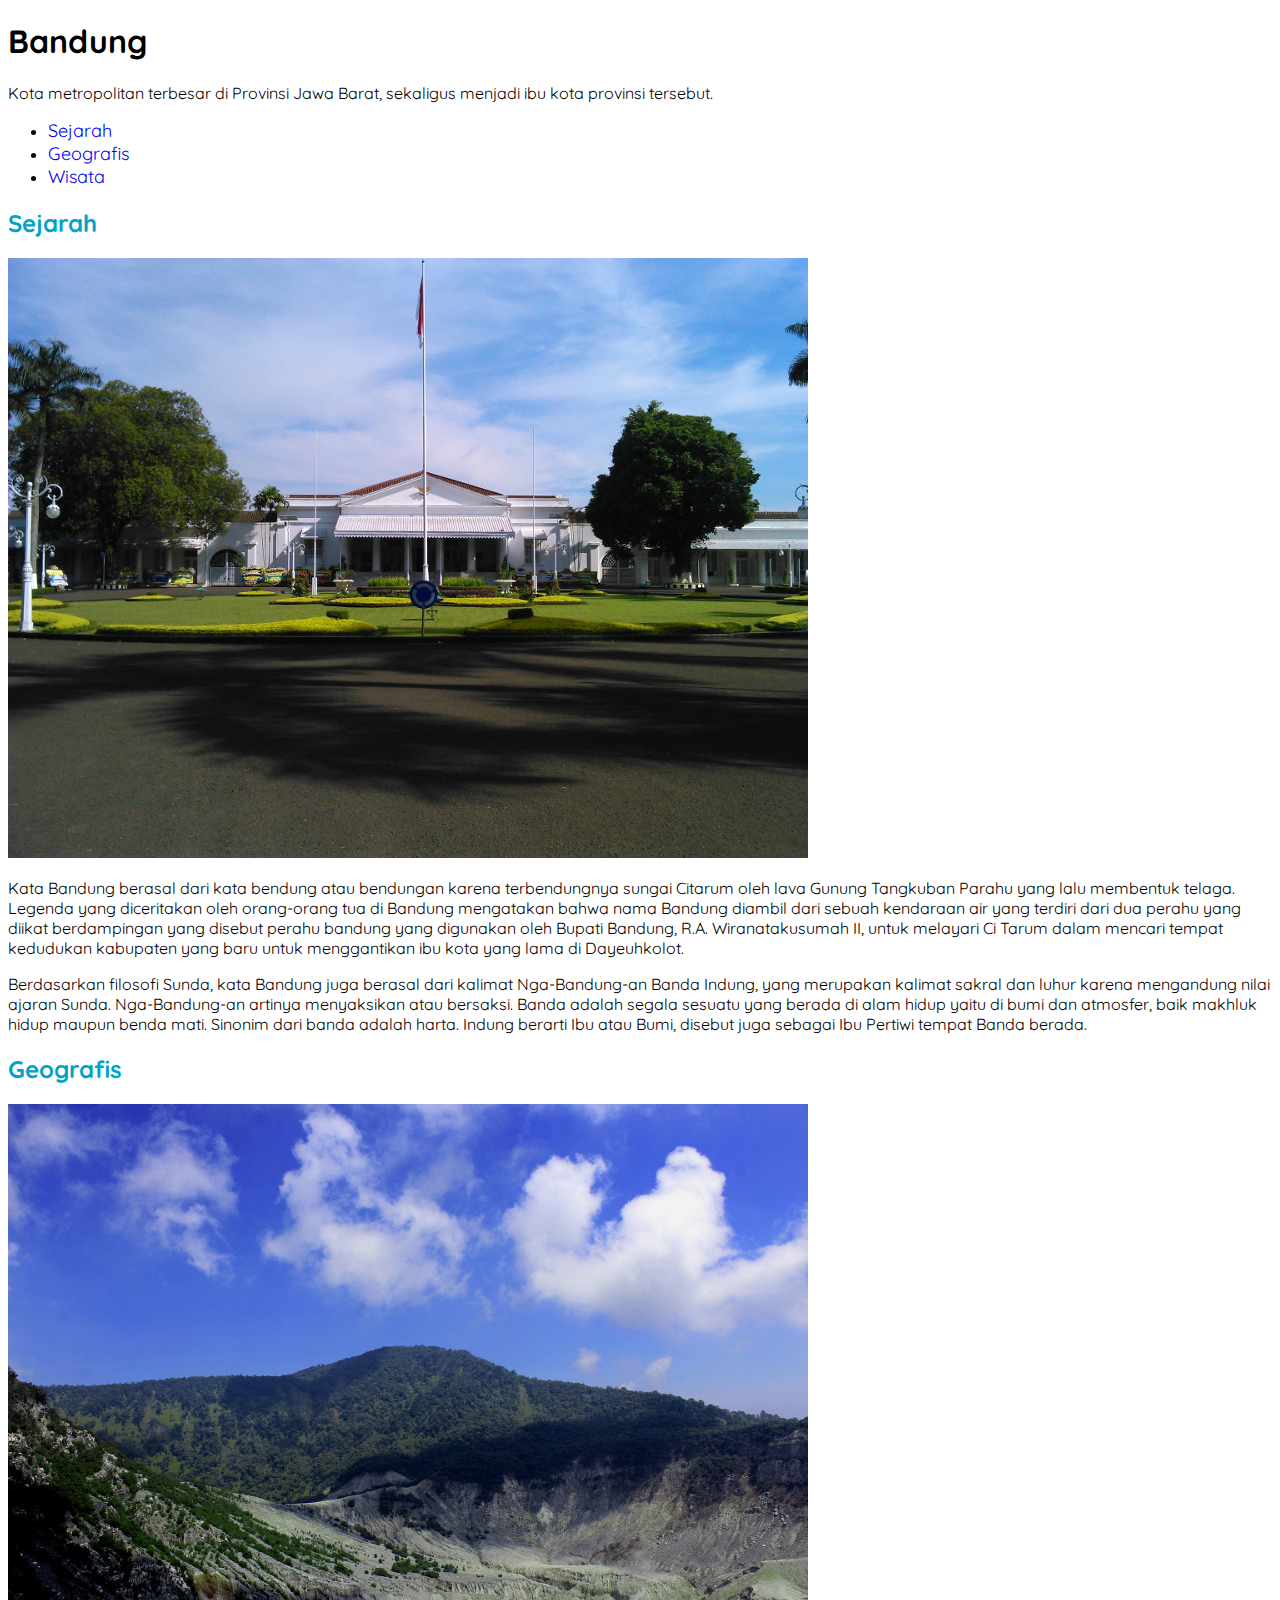
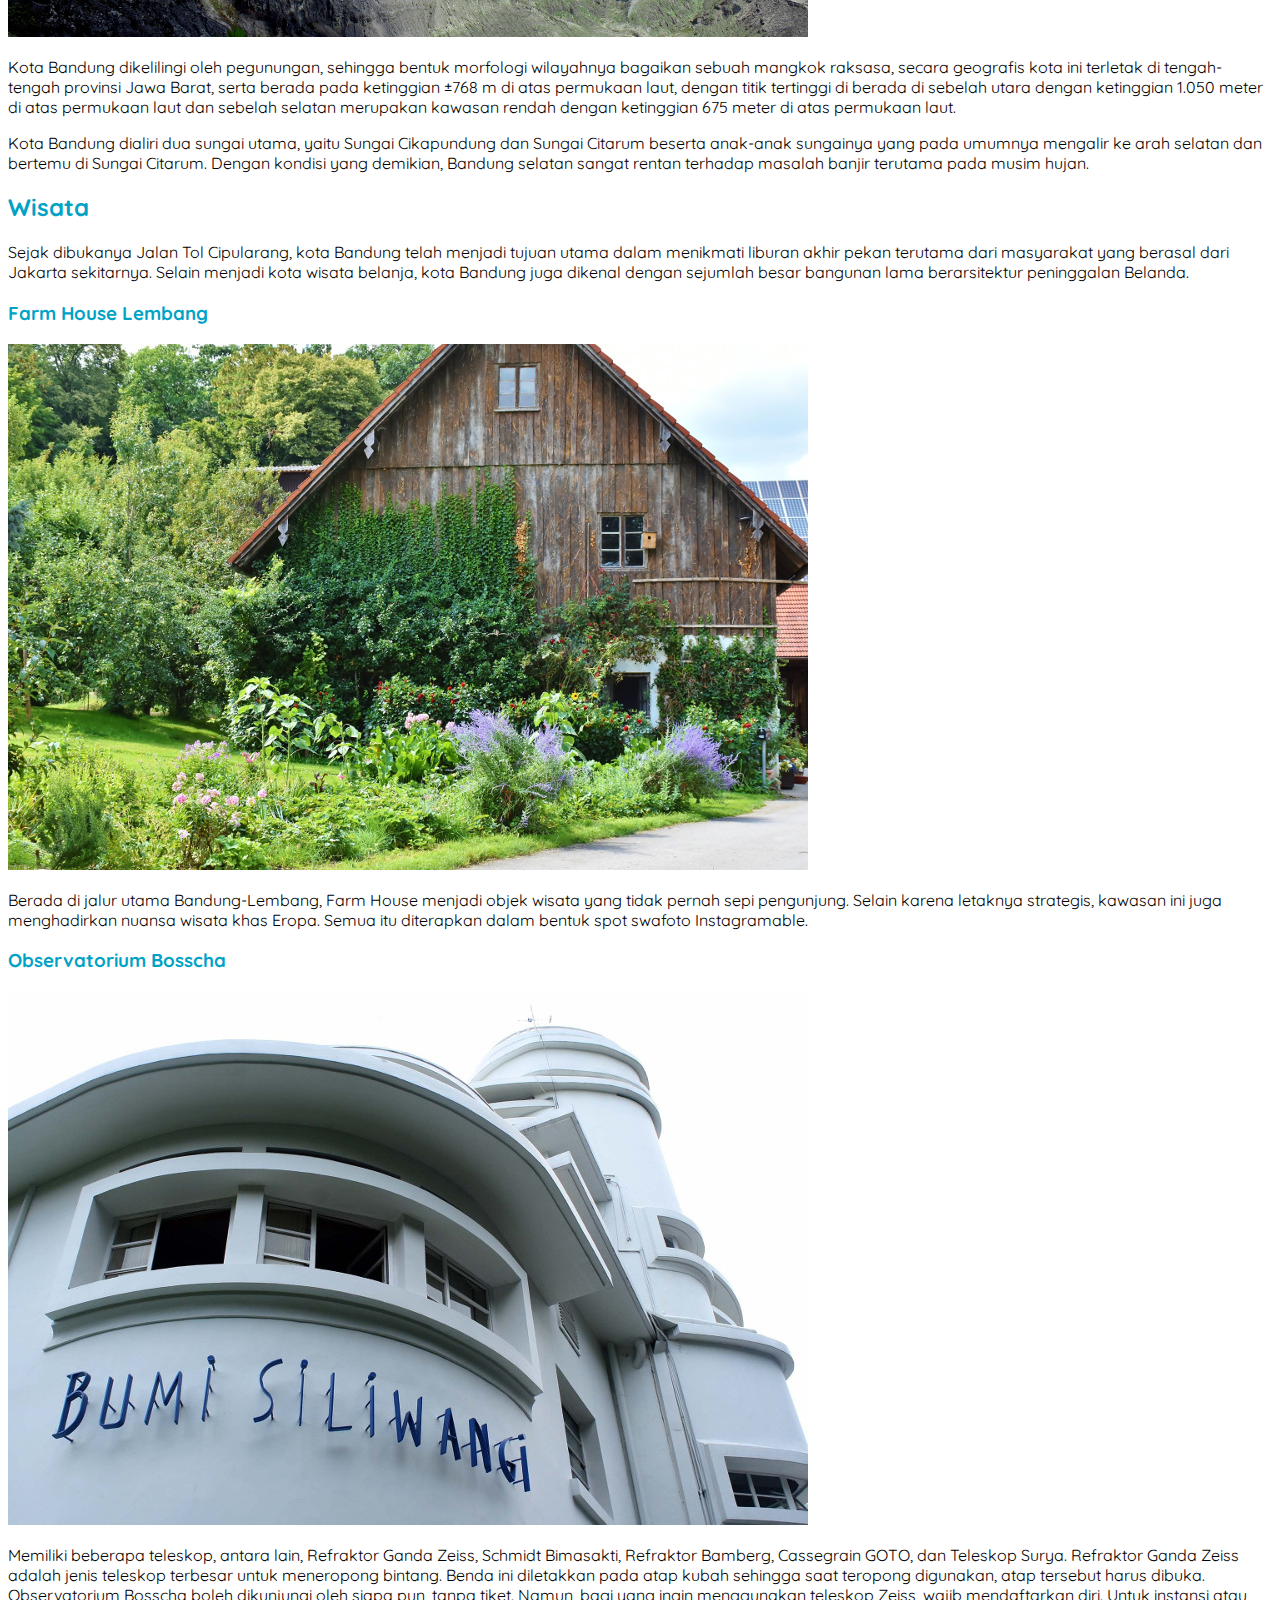
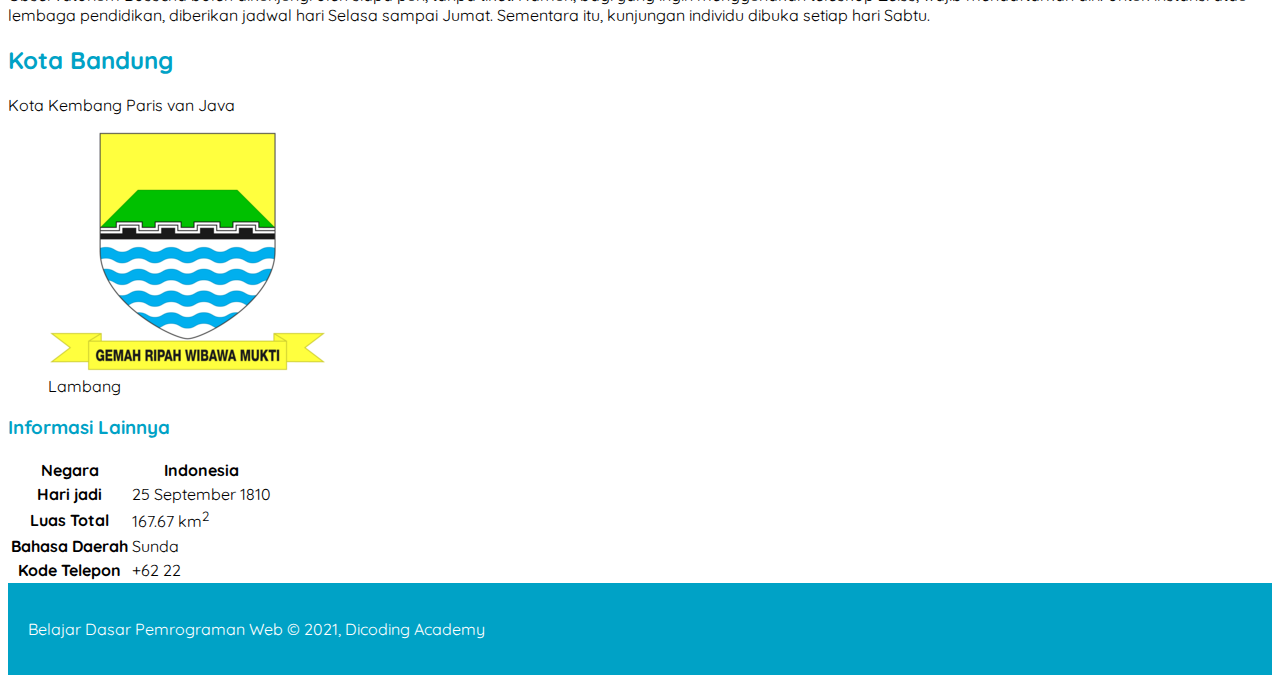
==== index.html @ fb50fe58 "projek pertama course dicoding pengenalan web dasar" ====
<!DOCTYPE html>
<html lang="en">
<head>
    <meta charset="UTF-8">
    <meta http-equiv="X-UA-Compatible" content="IE=edge">
    <meta name="viewport" content="width=device-width, initial-scale=1.0">
    <title>Document</title>
    <link rel="stylesheet" href="assets/styles/style.css">
</head>
<body>
    <header>
        <h1>Bandung</h1>
        <p>Kota metropolitan terbesar di Provinsi Jawa Barat, sekaligus menjadi ibu kota provinsi tersebut.</p>
        <nav>
            <ul>
                <li><a href="#sejarah">Sejarah</a></li>
                <li><a href="#geografis">Geografis</a></li>
                <li><a href="#wisata">Wisata</a></li>
            </ul>   
        </nav>
    </header>

    <main>
        <div id="content">
            <article id="sejarah">
                <h2>Sejarah</h2>
                <img src="assets/image/history.jpg" alt="sejarah">
                <p>Kata Bandung berasal dari kata bendung atau bendungan karena terbendungnya sungai Citarum oleh lava Gunung Tangkuban Parahu yang lalu membentuk telaga. Legenda yang diceritakan oleh orang-orang tua di Bandung mengatakan bahwa nama Bandung diambil dari sebuah kendaraan air yang terdiri dari dua perahu yang diikat berdampingan yang disebut perahu bandung yang digunakan oleh Bupati Bandung, R.A. Wiranatakusumah II, untuk melayari Ci Tarum dalam mencari tempat kedudukan kabupaten yang baru untuk menggantikan ibu kota yang lama di Dayeuhkolot.</p>
             
             
                <p>Berdasarkan filosofi Sunda, kata Bandung juga berasal dari kalimat Nga-Bandung-an Banda Indung, yang merupakan kalimat sakral dan luhur karena mengandung nilai ajaran Sunda. Nga-Bandung-an artinya menyaksikan atau bersaksi. Banda adalah segala sesuatu yang berada di alam hidup yaitu di bumi dan atmosfer, baik makhluk hidup maupun benda mati. Sinonim dari banda adalah harta. Indung berarti Ibu atau Bumi, disebut juga sebagai Ibu Pertiwi tempat Banda berada.</p>
            </article>
            
            <article id="geografis">
                <h2>Geografis</h2>  
                <img src="assets/image/geografis.jpg" alt="geografis">
                <p>Kota Bandung dikelilingi oleh pegunungan, sehingga bentuk morfologi wilayahnya bagaikan sebuah mangkok raksasa, secara geografis kota ini terletak di tengah-tengah provinsi Jawa Barat, serta berada pada ketinggian ±768 m di atas permukaan laut, dengan titik tertinggi di berada di sebelah utara dengan ketinggian 1.050 meter di atas permukaan laut dan sebelah selatan merupakan kawasan rendah dengan ketinggian 675 meter di atas permukaan laut.</p>
             
             
                <p>Kota Bandung dialiri dua sungai utama, yaitu Sungai Cikapundung dan Sungai Citarum beserta anak-anak sungainya yang pada umumnya mengalir ke arah selatan dan bertemu di Sungai Citarum. Dengan kondisi yang demikian, Bandung selatan sangat rentan terhadap masalah banjir terutama pada musim hujan.</p>
            </article>
         
            <article id="wisata">
                <h2>Wisata</h2>
                <p>Sejak dibukanya Jalan Tol Cipularang, kota Bandung telah menjadi tujuan utama dalam menikmati liburan akhir pekan terutama dari masyarakat yang berasal dari Jakarta sekitarnya. Selain menjadi kota wisata belanja, kota Bandung juga dikenal dengan sejumlah besar bangunan lama berarsitektur peninggalan Belanda.</p>
             
                <section>
                    <h3>Farm House Lembang</h3>
                    <img src="assets/image/farm-house.jpg" alt="farm house">
                    <p>Berada di jalur utama Bandung-Lembang, Farm House menjadi objek wisata yang tidak pernah sepi pengunjung. Selain karena letaknya strategis, kawasan ini juga menghadirkan nuansa wisata khas Eropa. Semua itu diterapkan dalam bentuk spot swafoto Instagramable.</p>
                </section>
             
                <section>
                    <h3>Observatorium Bosscha</h3>
                    <img src="assets/image/bosscha.jpg" alt="boscha">
                    <p>Memiliki beberapa teleskop, antara lain, Refraktor Ganda Zeiss, Schmidt Bimasakti, Refraktor Bamberg, Cassegrain GOTO, dan Teleskop Surya. Refraktor Ganda Zeiss adalah jenis teleskop terbesar untuk meneropong bintang. Benda ini diletakkan pada atap kubah sehingga saat teropong digunakan, atap tersebut harus dibuka. Observatorium Bosscha boleh dikunjungi oleh siapa pun, tanpa tiket. Namun, bagi yang ingin menggunakan teleskop Zeiss, wajib mendaftarkan diri. Untuk instansi atau lembaga pendidikan, diberikan jadwal hari Selasa sampai Jumat. Sementara itu, kunjungan individu dibuka setiap hari Sabtu.</p> 
                </section>
            </article>
        </div>
        <aside>
            <article>
                <header>
                    <h2>Kota Bandung</h2>
                    <p>Kota Kembang Paris van Java</p>
                    <figure>
                        <img src="assets/image/bandung-badge.png">
                        <figcaption>Lambang</figcaption>
                    </figure>
                </header>
                <section>
                    <h3>Informasi Lainnya</h3>
                    <table>
                        <tr>
                            <th>Negara</th>
                            <th>Indonesia</th>
                        </tr>
                        <tr>
                            <th>Hari jadi</th>
                            <td>25 September 1810</td>
                        </tr>
                        <tr>
                            <th>Luas Total</th>
                            <td>167.67 km<sup>2</sup></td>
                        </tr>
                        <tr>
                            <th>Bahasa Daerah</th>
                            <td>Sunda</td>
                        </tr>
                        <tr>
                            <th>Kode Telepon</th>
                            <td>+62 22</td>
                        </tr>
                    </table>
                </section>
            </article>
        </aside>
    </main>

    <footer>
        <p>Belajar Dasar Pemrograman Web &#169; 2021, Dicoding Academy</p>
    </footer>
</body>
</html>
---- assets/styles/style.css ----
@import url('https://fonts.googleapis.com/css2?family=Quicksand:wght@400;700&display=swap');

body {
    font-family: 'Quicksand', sans-serif;
}

h2, h3 {
    color: #00a2c6;
}

footer {
    padding: 20px;
    color: white;
    background-color: #00a2c6;
}

nav a {
    font-size: 18px;
    font-weight: 400;
    text-decoration: none;
}
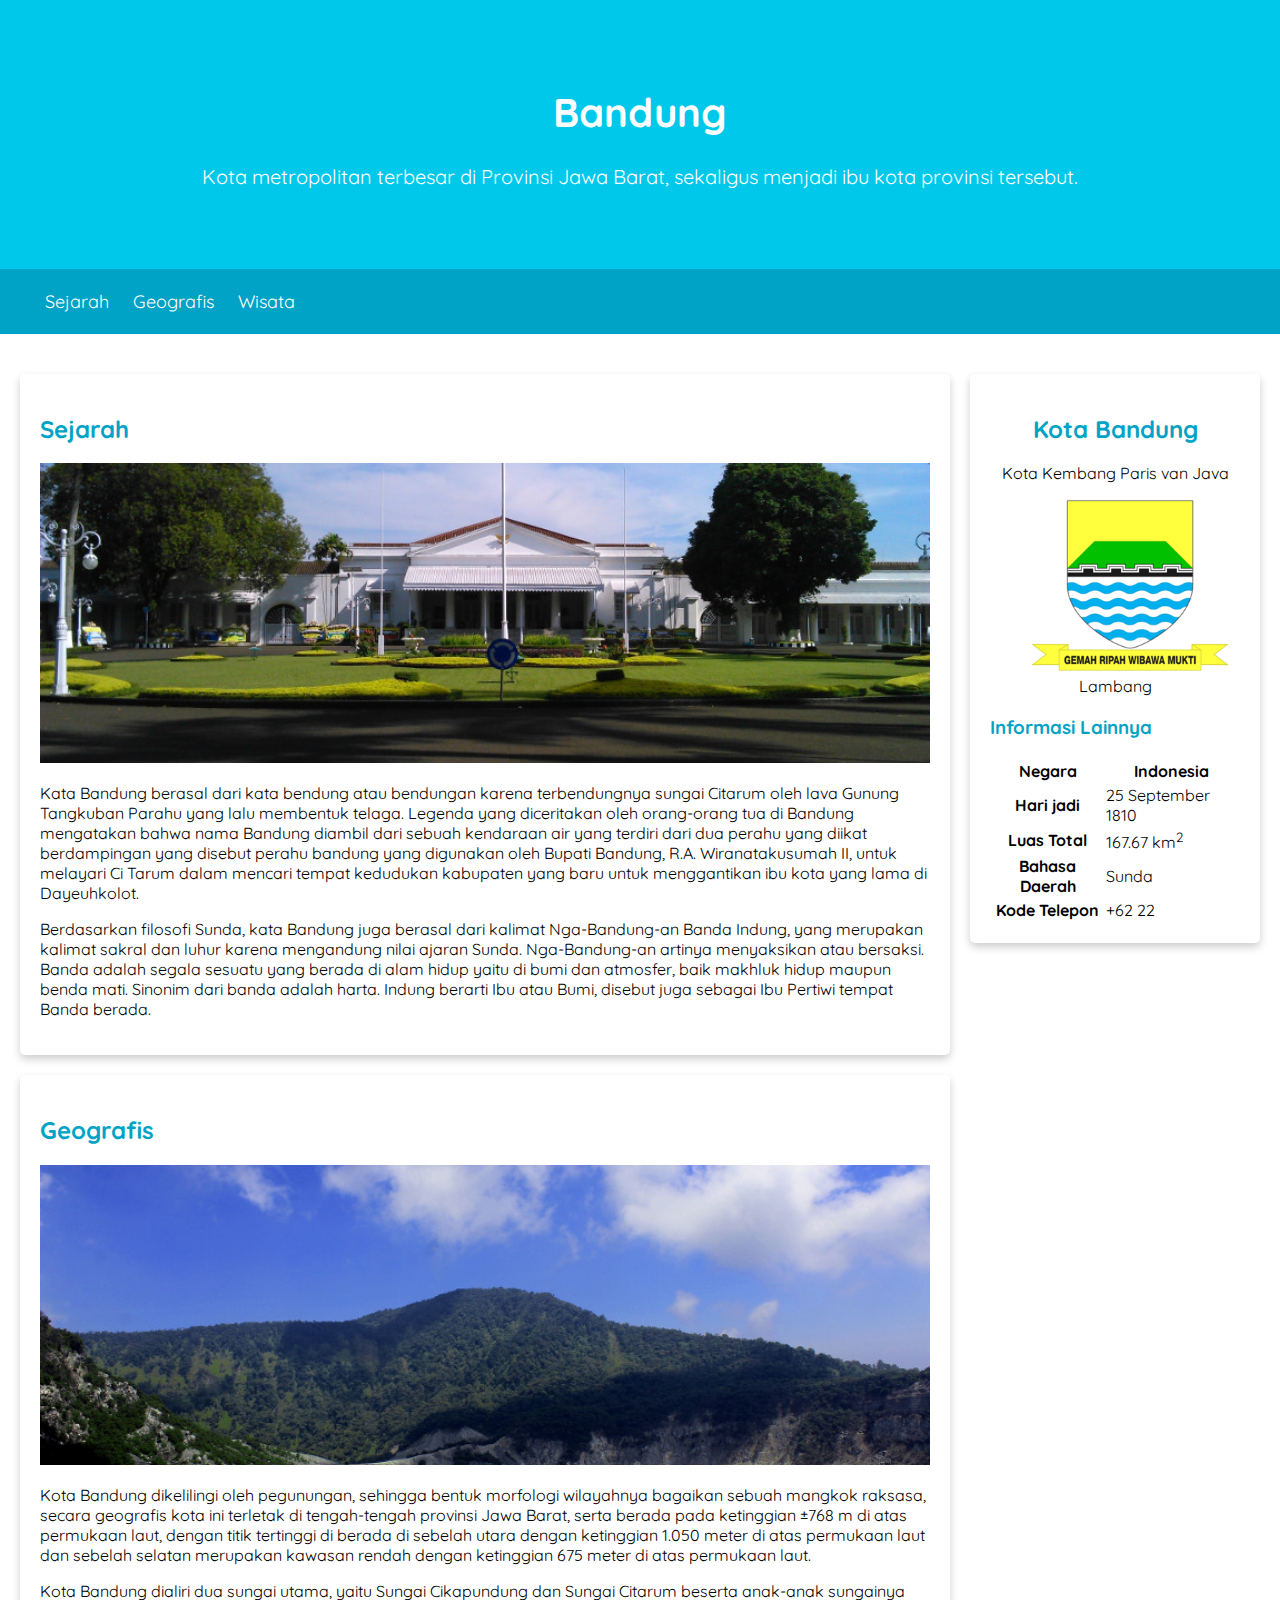
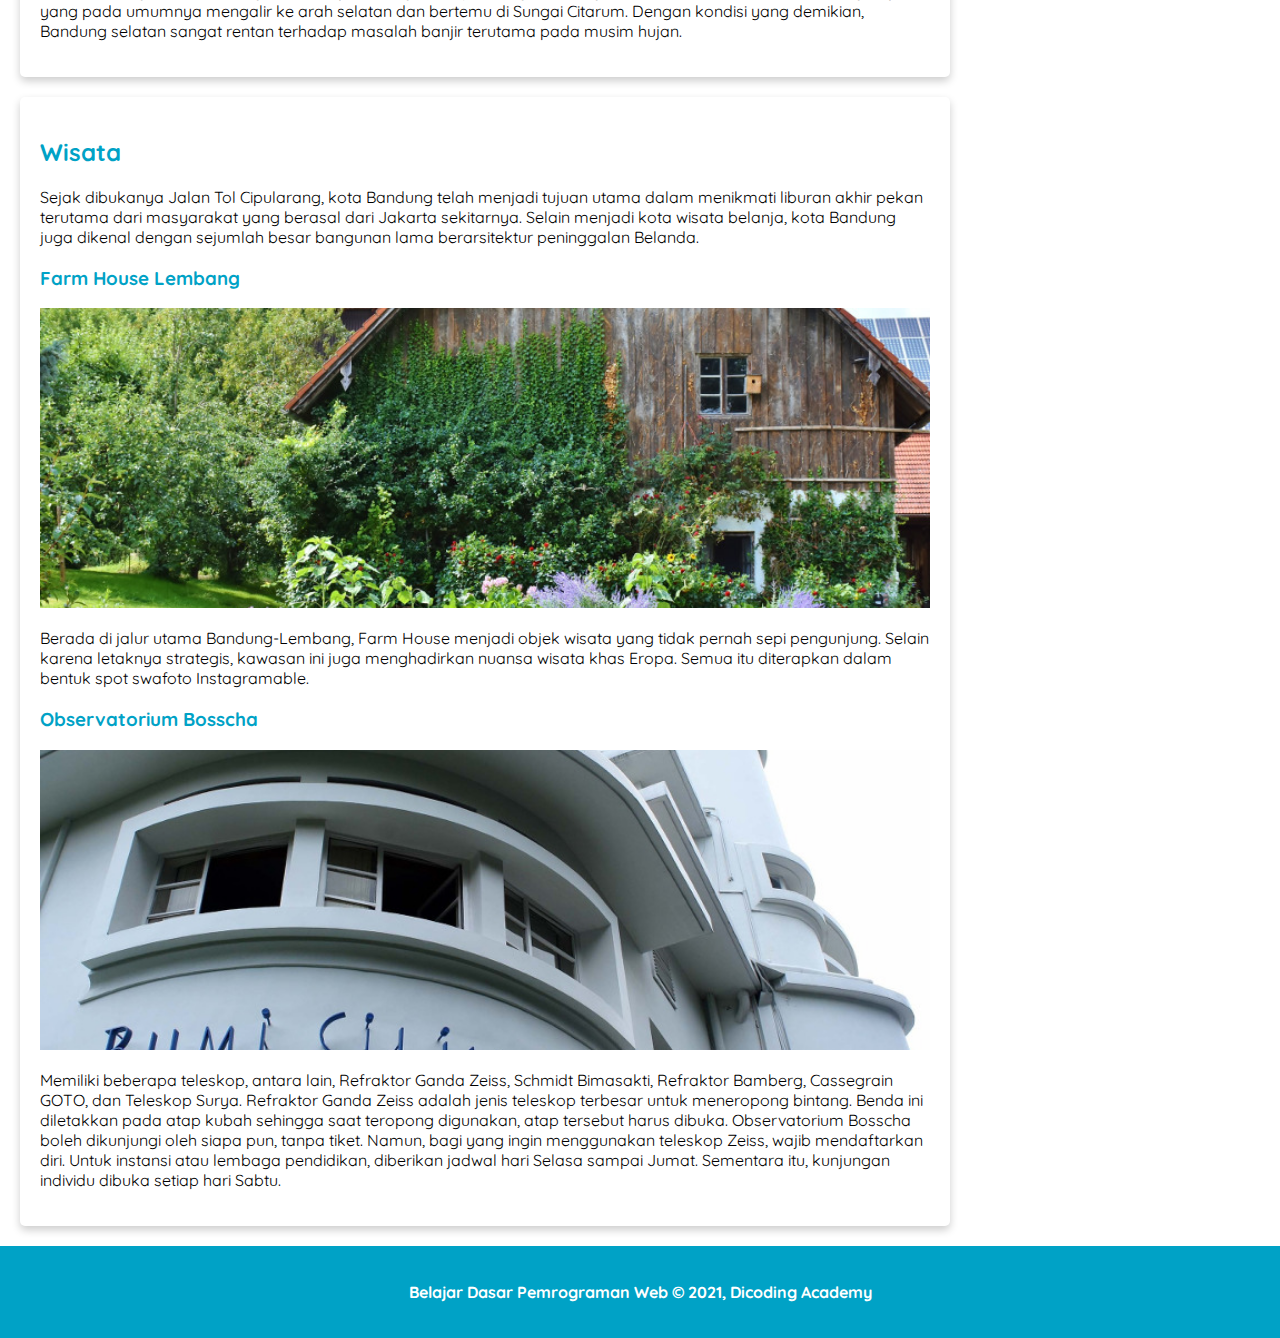
==== commit 70bb2443: "penambahan fitur css tambahan" ====
--- a/index.html
+++ b/index.html
@@ -9,8 +9,10 @@
 </head>
 <body>
     <header>
-        <h1>Bandung</h1>
-        <p>Kota metropolitan terbesar di Provinsi Jawa Barat, sekaligus menjadi ibu kota provinsi tersebut.</p>
+        <div class="jumbotron">
+            <h1>Bandung</h1>
+            <p>Kota metropolitan terbesar di Provinsi Jawa Barat, sekaligus menjadi ibu kota provinsi tersebut.</p>
+        </div>
         <nav>
             <ul>
                 <li><a href="#sejarah">Sejarah</a></li>
@@ -22,43 +24,43 @@
 
     <main>
         <div id="content">
-            <article id="sejarah">
+            <article id="sejarah" class="card">
                 <h2>Sejarah</h2>
-                <img src="assets/image/history.jpg" alt="sejarah">
+                <img src="assets/image/history.jpg" class="featured-image" alt="sejarah">
                 <p>Kata Bandung berasal dari kata bendung atau bendungan karena terbendungnya sungai Citarum oleh lava Gunung Tangkuban Parahu yang lalu membentuk telaga. Legenda yang diceritakan oleh orang-orang tua di Bandung mengatakan bahwa nama Bandung diambil dari sebuah kendaraan air yang terdiri dari dua perahu yang diikat berdampingan yang disebut perahu bandung yang digunakan oleh Bupati Bandung, R.A. Wiranatakusumah II, untuk melayari Ci Tarum dalam mencari tempat kedudukan kabupaten yang baru untuk menggantikan ibu kota yang lama di Dayeuhkolot.</p>
              
              
                 <p>Berdasarkan filosofi Sunda, kata Bandung juga berasal dari kalimat Nga-Bandung-an Banda Indung, yang merupakan kalimat sakral dan luhur karena mengandung nilai ajaran Sunda. Nga-Bandung-an artinya menyaksikan atau bersaksi. Banda adalah segala sesuatu yang berada di alam hidup yaitu di bumi dan atmosfer, baik makhluk hidup maupun benda mati. Sinonim dari banda adalah harta. Indung berarti Ibu atau Bumi, disebut juga sebagai Ibu Pertiwi tempat Banda berada.</p>
             </article>
             
-            <article id="geografis">
+            <article id="geografis" class="card">
                 <h2>Geografis</h2>  
-                <img src="assets/image/geografis.jpg" alt="geografis">
+                <img src="assets/image/geografis.jpg" class="featured-image" alt="geografis">
                 <p>Kota Bandung dikelilingi oleh pegunungan, sehingga bentuk morfologi wilayahnya bagaikan sebuah mangkok raksasa, secara geografis kota ini terletak di tengah-tengah provinsi Jawa Barat, serta berada pada ketinggian ±768 m di atas permukaan laut, dengan titik tertinggi di berada di sebelah utara dengan ketinggian 1.050 meter di atas permukaan laut dan sebelah selatan merupakan kawasan rendah dengan ketinggian 675 meter di atas permukaan laut.</p>
              
              
                 <p>Kota Bandung dialiri dua sungai utama, yaitu Sungai Cikapundung dan Sungai Citarum beserta anak-anak sungainya yang pada umumnya mengalir ke arah selatan dan bertemu di Sungai Citarum. Dengan kondisi yang demikian, Bandung selatan sangat rentan terhadap masalah banjir terutama pada musim hujan.</p>
             </article>
          
-            <article id="wisata">
+            <article id="wisata" class="card">
                 <h2>Wisata</h2>
                 <p>Sejak dibukanya Jalan Tol Cipularang, kota Bandung telah menjadi tujuan utama dalam menikmati liburan akhir pekan terutama dari masyarakat yang berasal dari Jakarta sekitarnya. Selain menjadi kota wisata belanja, kota Bandung juga dikenal dengan sejumlah besar bangunan lama berarsitektur peninggalan Belanda.</p>
              
                 <section>
                     <h3>Farm House Lembang</h3>
-                    <img src="assets/image/farm-house.jpg" alt="farm house">
+                    <img src="assets/image/farm-house.jpg" class="featured-image" alt="farm house">
                     <p>Berada di jalur utama Bandung-Lembang, Farm House menjadi objek wisata yang tidak pernah sepi pengunjung. Selain karena letaknya strategis, kawasan ini juga menghadirkan nuansa wisata khas Eropa. Semua itu diterapkan dalam bentuk spot swafoto Instagramable.</p>
                 </section>
              
                 <section>
                     <h3>Observatorium Bosscha</h3>
-                    <img src="assets/image/bosscha.jpg" alt="boscha">
+                    <img src="assets/image/bosscha.jpg" class="featured-image" alt="boscha">
                     <p>Memiliki beberapa teleskop, antara lain, Refraktor Ganda Zeiss, Schmidt Bimasakti, Refraktor Bamberg, Cassegrain GOTO, dan Teleskop Surya. Refraktor Ganda Zeiss adalah jenis teleskop terbesar untuk meneropong bintang. Benda ini diletakkan pada atap kubah sehingga saat teropong digunakan, atap tersebut harus dibuka. Observatorium Bosscha boleh dikunjungi oleh siapa pun, tanpa tiket. Namun, bagi yang ingin menggunakan teleskop Zeiss, wajib mendaftarkan diri. Untuk instansi atau lembaga pendidikan, diberikan jadwal hari Selasa sampai Jumat. Sementara itu, kunjungan individu dibuka setiap hari Sabtu.</p> 
                 </section>
             </article>
         </div>
         <aside>
-            <article>
+            <article class="profile card">
                 <header>
                     <h2>Kota Bandung</h2>
                     <p>Kota Kembang Paris van Java</p>
--- a/assets/styles/style.css
+++ b/assets/styles/style.css
@@ -2,6 +2,8 @@
 
 body {
     font-family: 'Quicksand', sans-serif;
+    margin: 0;
+    padding: 0;
 }
 
 h2, h3 {
@@ -18,4 +20,96 @@
     font-size: 18px;
     font-weight: 400;
     text-decoration: none;
+}
+
+a:hover {
+    font-weight: bold;
+}
+
+.profile header {
+    text-align: center;
+}
+
+footer {
+    padding: 20px;
+    color: white;
+    background-color: #00a2c6;
+    text-align: center;
+    font-weight: bold;
+}
+
+.featured-image {
+    width: 100%;
+    max-height: 300px;
+    object-fit: cover;
+    object-position: center;
+}
+
+.profile img {
+    width: 200px;
+}
+
+.card {
+    box-shadow: 0 4px 8px 0 rgba(0, 0, 0, 0.2);
+    border-radius: 5px;
+    padding: 20px;
+    margin-top: 20px;
+}
+
+.jumbotron {
+    font-size: 20px;
+    padding: 60px;
+    background-color: #00c8eb;
+    text-align: center;
+    color: white;
+}
+
+nav li {
+    display: inline;
+    list-style-type: none;
+    margin-right: 20px;
+}
+
+nav {
+    background-color: #00a2c6;
+    padding: 5px;
+}
+
+nav a {
+    font-size: 18px;
+    font-weight: 400;
+    text-decoration: none;
+    color: white;
+}
+
+main {
+    padding: 20px;
+}
+
+#content {
+    float: left;
+    width: 75%;
+}
+
+aside {
+    float: right;
+    width: 25%;
+    padding-left: 20px;
+}
+
+main {
+    padding: 20px;
+    overflow: auto;
+}
+
+* {
+    box-sizing: border-box;
+}
+
+@media screen and (max-width: 1000px) {
+    #content,
+    aside {
+        width: 100%;
+        padding: 0;
+    }
 }